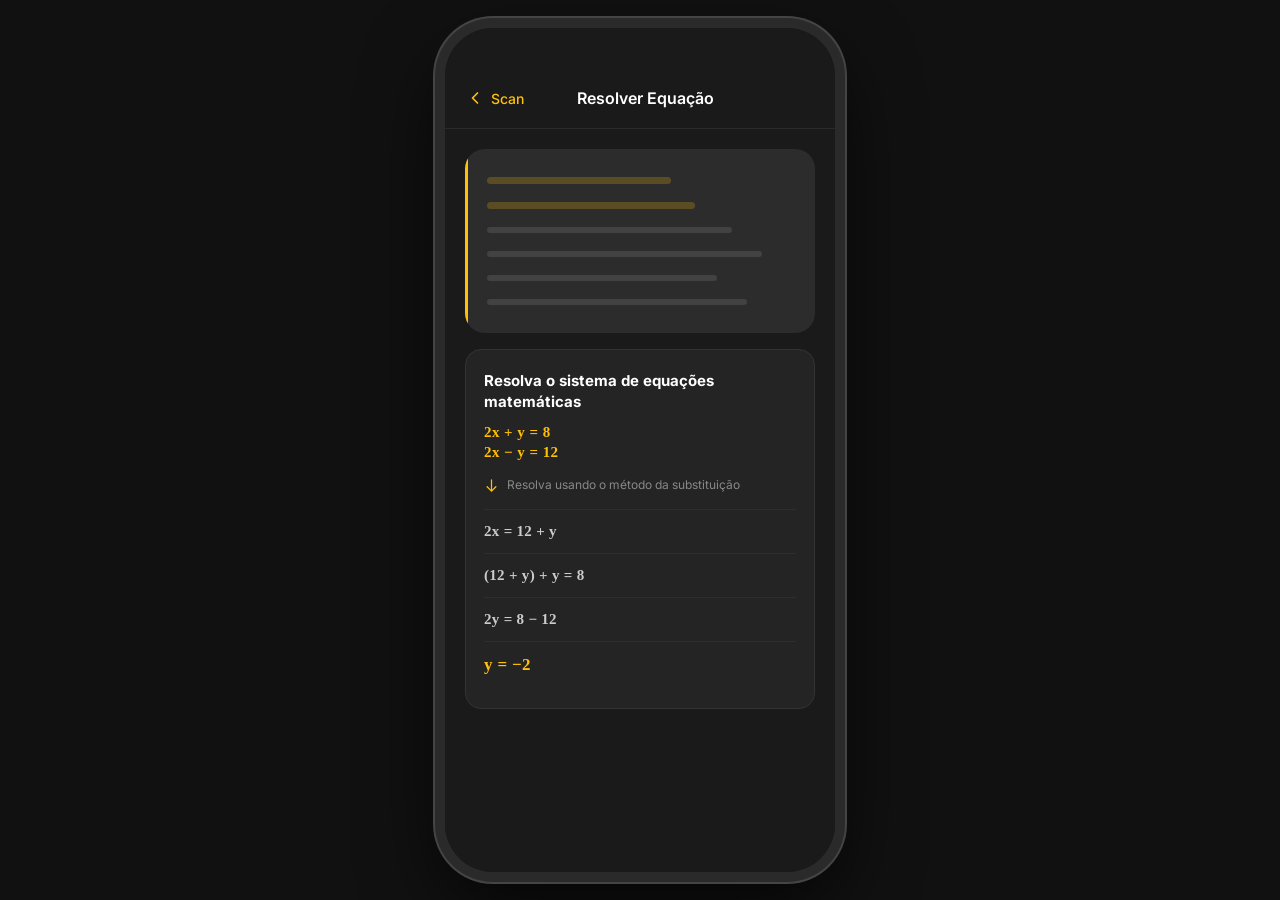
==== pages/equacao.html @ 39cf447f "refactor: organização estrutural do CSS, páginas HTML e melhorias no script" ====
<!DOCTYPE html>
<html lang="pt-BR">
<head>
  <meta charset="UTF-8" />
  <meta name="viewport" content="width=device-width, initial-scale=1.0, maximum-scale=1.0, user-scalable=no, viewport-fit=cover" />
  <title>Resolver Equação — Jovi</title>
  <link rel="stylesheet" href="../css/base.css" />
  <link rel="stylesheet" href="../css/layout.css" />
  <link rel="stylesheet" href="../css/components.css" />
  <link rel="stylesheet" href="../css/acoes_foto.css" />
  <link rel="stylesheet" href="../css/equacao.css" />
</head>
<body>
  <main class="container-celular">
    <div class="tela-celular">

      <div class="tela-acao ativa" style="position:relative; transform:none;">
        <header class="header-acao">
          <button class="btn-voltar-acao" onclick="history.back()">
            <svg viewBox="0 0 24 24" fill="none" stroke="currentColor" stroke-width="2">
              <path stroke-linecap="round" stroke-linejoin="round" d="M15 18l-6-6 6-6" />
            </svg>
            Scan
          </button>
          <span class="titulo-acao">Resolver Equação</span>
        </header>

        <div class="corpo-acao">

          <!-- Preview do documento capturado -->
          <div class="equacao-preview-quadro" id="equacao-preview">
            <div class="equacao-linha-fake equacao" style="width: 60%;"></div>
            <div class="equacao-linha-fake equacao" style="width: 68%;"></div>
            <div class="equacao-linha-fake" style="width: 80%;"></div>
            <div class="equacao-linha-fake" style="width: 90%;"></div>
            <div class="equacao-linha-fake" style="width: 75%;"></div>
            <div class="equacao-linha-fake" style="width: 85%;"></div>
          </div>

          <!-- Bloco de resolução passo a passo -->
          <div class="equacao-resolucao" id="equacao-resolucao">
            <p class="resolucao-titulo">Resolva o sistema de equações matemáticas</p>

            <div class="resolucao-sistema">
              <span class="resolucao-eq">2x + y = 8</span>
              <span class="resolucao-eq">2x − y = 12</span>
            </div>

            <div class="resolucao-dica">
              <svg viewBox="0 0 24 24" fill="none" stroke="currentColor" stroke-width="2">
                <path stroke-linecap="round" stroke-linejoin="round" d="M19 14l-7 7-7-7M12 3v18"/>
              </svg>
              Resolva usando o método da substituição
            </div>

            <div class="resolucao-passo">
              <span class="resolucao-passo-texto">2x = 12 + y</span>
            </div>

            <div class="resolucao-passo">
              <span class="resolucao-passo-texto">(12 + y) + y = 8</span>
            </div>

            <div class="resolucao-passo">
              <span class="resolucao-passo-texto">2y = 8 − 12</span>
            </div>

            <div class="resolucao-passo">
              <span class="resolucao-passo-texto destaque">y = −2</span>
            </div>
          </div>

        </div>
      </div>

    </div>
  </main>

  <script src="../js/script.js"></script>
</body>
</html>
---- css/base.css ----
@import url('https://fonts.googleapis.com/css2?family=Inter:wght@300;400;500;600;700&display=swap');

*, *::before, *::after {
  box-sizing: border-box;
  margin: 0;
  padding: 0;
}

/* Esconder barra de rolagem, mas manter o scroll */
::-webkit-scrollbar {
  display: none;
  width: 0;
  height: 0;
}
* {
  -ms-overflow-style: none; /* IE e Edge */
  scrollbar-width: none; /* Firefox */
}

:root {
  --cor-principal: #FFC107;
  --cor-clara: #FFD54F;
  --brilho-principal: rgba(255, 193, 7, 0.35);
  --fundo-visor: #332c2c;
  --grade-visor: rgba(255, 193, 7, 0.25);
  --cor-leitura: #FFC107;
  --brilho-leitura: rgba(255, 193, 7, 0.5);
  --branco: #ffffff;
  --escuro: #1a1a1a;
  --icone-cinza: #2c2c2c;
  --fundo-icone: rgba(255, 255, 255, 0.92);
  --fundo-inferior: #1e1e1e;
  --fonte: 'Inter', sans-serif;
}

html, body {
  height: 100%;
  overflow: hidden;
  -webkit-overflow-scrolling: touch;
}

body {
  font-family: var(--fonte);
  background: #000;
  display: flex;
  align-items: center;
  justify-content: center;
  width: 100%;
  height: 100%;
}

/* Container do Celular */
.container-celular {
  position: relative;
  width: 100%;
  height: 100%;
}

.tela-celular {
  width: 100%;
  height: 100%;
  border-radius: 0;
  overflow: hidden;
  display: flex;
  flex-direction: column;
  background: var(--escuro);
  position: relative;
}

/* Desktop: mostra a borda decorativa simulando um celular */
@media (min-width: 500px) {
  body {
    background: #111;
  }
  .container-celular {
    width: 390px;
    height: 844px;
    flex-shrink: 0;
  }
  .tela-celular {
    border-radius: 48px;
    box-shadow: 0 0 0 10px #2a2a2a, 0 0 0 12px #444, 0 30px 80px rgba(0, 0, 0, 0.8);
  }
}
---- css/layout.css ----
/* Barra de Status */
.barra-status {
  display: flex;
  align-items: center;
  justify-content: space-between;
  padding: 14px 28px 4px;
  background: var(--fundo-inferior);
  color: var(--branco);
  font-size: 13px;
  font-weight: 600;
  letter-spacing: 0.02em;
  flex-shrink: 0;
  position: relative;
  z-index: 500;
  padding-top: max(14px, env(safe-area-inset-top));
}

.icones-status {
  display: flex;
  gap: 6px;
  align-items: center;
}

.icone-status {
  width: 16px;
  height: 16px;
  color: var(--branco);
}

/* Barra Superior */
.barra-topo {
  display: flex;
  align-items: center;
  justify-content: space-between;
  padding: 8px 20px 10px;
  background: var(--fundo-inferior);
  flex-shrink: 0;
  position: relative;
}

/* Barra Inferior */
.barra-inferior {
  display: flex;
  align-items: center;
  justify-content: space-between;
  padding: 16px 28px 10px;
  background: var(--fundo-inferior);
  flex-shrink: 0;
}

/* Controles da Direita (Container) */
.controles-direita {
  width: 52px;
  display: flex;
  justify-content: center;
}

/* Barra de Rótulos de Modo */
.barra-modos {
  display: flex;
  align-items: center;
  justify-content: center;
  gap: 12px;
  padding: 8px 28px 20px;
  background: var(--fundo-inferior);
  flex-shrink: 0;
  padding-bottom: max(20px, env(safe-area-inset-bottom));
}
---- css/components.css ----
/* Botões Ícone */
.btn-icone {
  width: 44px;
  height: 44px;
  border-radius: 14px;
  border: none;
  background: var(--fundo-icone);
  display: flex;
  align-items: center;
  justify-content: center;
  cursor: pointer;
  transition: background-color 0.2s, transform 0.15s;
  box-shadow: 0 2px 8px rgba(0, 0, 0, 0.15);
}

.btn-icone svg {
  width: 22px;
  height: 22px;
  color: var(--icone-cinza);
}

.btn-icone:active {
  transform: scale(0.93);
  background: #e0d8f8;
}

/* Menu de Configurações */
.menu-configuracoes {
  position: absolute;
  top: calc(100% + 6px);
  right: 16px;
  background: rgba(248, 250, 252, 0.96);
  backdrop-filter: blur(16px);
  -webkit-backdrop-filter: blur(16px);
  border-radius: 16px;
  padding: 10px 14px;
  min-width: 190px;
  box-shadow: 0 8px 32px rgba(0, 0, 0, 0.22), 0 2px 8px rgba(0, 0, 0, 0.1);
  z-index: 100;
  opacity: 0;
  pointer-events: none;
  transform: translateY(-6px) scale(0.97);
  transform-origin: top right;
  transition: opacity 0.2s ease, transform 0.2s ease;
}

.menu-configuracoes.open {
  opacity: 1;
  pointer-events: auto;
  transform: translateY(0) scale(1);
}

.linha-config {
  display: flex;
  align-items: center;
  justify-content: space-between;
  gap: 10px;
  padding: 4px 0;
}

.rotulo-config {
  font-size: 9px;
  font-weight: 700;
  letter-spacing: 0.08em;
  color: #64748b;
  text-transform: uppercase;
  white-space: nowrap;
  min-width: 64px;
}

.opcoes-config {
  display: flex;
  align-items: center;
  gap: 4px;
}

.opcao-config {
  padding: 4px 10px;
  border: none;
  border-radius: 999px;
  background: transparent;
  font-family: var(--fonte);
  font-size: 13px;
  font-weight: 500;
  color: #64748b;
  cursor: pointer;
  transition: background-color 0.15s, color 0.15s;
  display: flex;
  align-items: center;
  gap: 5px;
  position: relative;
}

.opcao-config.active {
  color: #222;
  font-weight: 700;
}

.opcao-config.active::before {
  content: '';
  display: inline-block;
  width: 6px;
  height: 6px;
  border-radius: 50%;
  background: var(--cor-principal);
  flex-shrink: 0;
}

.opcao-config:active {
  background: rgba(123, 79, 224, 0.1);
}

.divisor-config {
  height: 1px;
  background: rgba(0, 0, 0, 0.08);
  margin: 4px 0;
}

/* Miniatura Preview */
.miniatura-preview {
  width: 52px;
  height: 52px;
  border-radius: 10px;
  border: 2px solid var(--cor-principal);
  overflow: hidden;
  cursor: pointer;
  display: flex;
  align-items: center;
  justify-content: center;
  transition: border-color 0.2s, transform 0.15s;
}

.miniatura-interna {
  width: 100%;
  height: 100%;
  display: flex;
  align-items: center;
  justify-content: center;
  background: var(--cor-principal);
}

.miniatura-interna svg {
  width: 26px;
  height: 26px;
  color: #fff;
}

.miniatura-contador {
  width: 100%;
  height: 100%;
  display: flex;
  align-items: center;
  justify-content: center;
  background: var(--cor-principal);
  font-size: 18px;
  font-weight: 700;
  color: #fff;
}

.miniatura-preview:active {
  transform: scale(0.93);
}

.visor-camera.modo-estudante + .barra-inferior .miniatura-preview {
  opacity: 0;
  pointer-events: none;
}

/* Botão Captura */
.btn-captura {
  width: 72px;
  height: 72px;
  border-radius: 50%;
  border: 3px solid rgba(255, 255, 255, 0.5);
  background: transparent;
  display: flex;
  align-items: center;
  justify-content: center;
  cursor: pointer;
  transition: transform 0.1s, border-color 0.2s;
  padding: 0;
}

.captura-interna {
  display: block;
  width: 58px;
  height: 58px;
  border-radius: 50%;
  background: var(--branco);
  transition: transform 0.1s, background-color 0.15s;
  box-shadow: 0 0 20px rgba(255, 255, 255, 0.3);
}

.btn-captura:active .captura-interna {
  transform: scale(0.88);
  background: #ddd;
}

.btn-captura:active {
  border-color: rgba(255, 255, 255, 0.8);
}

/* Botão Girar */
.btn-girar-camera {
  width: 44px;
  height: 44px;
  border-radius: 50%;
  background: rgba(255, 255, 255, 0.1);
  display: flex;
  align-items: center;
  justify-content: center;
  cursor: pointer;
  transition: background-color 0.2s, transform 0.35s ease;
}

.btn-girar-camera svg {
  width: 22px;
  height: 22px;
  color: rgba(255, 255, 255, 0.8);
}

.btn-girar-camera:active {
  transform: rotate(180deg);
  background: rgba(255, 255, 255, 0.2);
}

/* Pílula de Modos */
.segmento-modos {
  display: flex;
  align-items: center;
  background: rgba(255, 255, 255, 0.1);
  border-radius: 999px;
  padding: 3px;
}

.botao-modo {
  padding: 7px 22px;
  border-radius: 999px;
  border: none;
  font-family: var(--fonte);
  font-size: 13px;
  font-weight: 500;
  color: rgba(255, 255, 255, 0.5);
  background: transparent;
  cursor: pointer;
  transition: color 0.2s, background-color 0.25s, box-shadow 0.2s;
}

.botao-modo.active {
  background: var(--cor-principal);
  color: var(--branco);
  font-weight: 600;
}

/* Alerta Jovi */
.alerta-jovi {
  position: absolute;
  top: 108px;
  left: 50%;
  transform: translateX(-50%);
  z-index: 300;
  display: flex;
  align-items: center;
  justify-content: center;
  padding: 8px 16px;
  border-radius: 4px;
  background: var(--cor-principal);
  box-shadow: 0 4px 12px rgba(0, 0, 0, 0.25);
  animation: alerta-entrar 0.3s ease-out forwards;
}

@keyframes alerta-entrar {
  from { opacity: 0; transform: translate(-50%, -10px); }
  to { opacity: 1; transform: translate(-50%, 0); }
}

.alerta-jovi.saindo {
  animation: alerta-sair 0.3s ease-in forwards;
}

@keyframes alerta-sair {
  to { opacity: 0; transform: translate(-50%, -10px); }
}

.alerta-sucesso, .alerta-info {
  background: var(--cor-principal);
  border: none;
}

.alerta-icone, .alerta-fechar {
  display: none !important;
}

.alerta-texto {
  display: flex;
  flex-direction: column;
  align-items: center;
  text-align: center;
  gap: 2px;
}

.alerta-titulo {
  font-size: 12px;
  font-weight: 600;
  color: var(--branco);
  text-transform: uppercase;
  letter-spacing: 0.05em;
  white-space: nowrap;
}

.alerta-msg {
  font-size: 10px;
  color: rgba(255, 255, 255, 0.9);
  white-space: nowrap;
}
---- css/acoes_foto.css ----
/* Base compartilhada para todas as telas de ação */
.tela-acao {
  position: absolute;
  top: 0;
  left: 0;
  width: 100%;
  height: 100%;
  background: var(--escuro);
  z-index: 500;
  display: flex;
  flex-direction: column;
  transform: translateX(100%);
  transition: transform 0.35s cubic-bezier(0.2, 0.8, 0.2, 1);
  overflow: hidden;
}

.tela-acao.ativa {
  transform: translateX(0);
}

/* Header padrão de ação */
.header-acao {
  display: flex;
  align-items: center;
  gap: 12px;
  padding: 16px 20px;
  margin-top: max(40px, env(safe-area-inset-top));
  flex-shrink: 0;
  border-bottom: 1px solid #2a2a2a;
}

.btn-voltar-acao {
  background: none;
  border: none;
  color: var(--cor-principal);
  display: flex;
  align-items: center;
  gap: 6px;
  font-family: var(--fonte);
  font-size: 14px;
  font-weight: 500;
  cursor: pointer;
  padding: 4px 0;
}

.btn-voltar-acao svg {
  width: 20px;
  height: 20px;
}

.titulo-acao {
  flex: 1;
  text-align: center;
  font-size: 16px;
  font-weight: 600;
  color: var(--branco);
  margin-right: 60px;
}

/* Corpo rolável das telas */
.corpo-acao {
  flex: 1;
  overflow-y: auto;
  padding: 20px 20px max(20px, env(safe-area-inset-bottom));
  display: flex;
  flex-direction: column;
  gap: 16px;
}

/* ── Chip de status IA ── */
.chip-ia {
  display: inline-flex;
  align-items: center;
  gap: 6px;
  background: rgba(255, 193, 7, 0.12);
  border: 1px solid rgba(255, 193, 7, 0.3);
  border-radius: 999px;
  padding: 4px 12px;
  font-size: 11px;
  font-weight: 600;
  color: var(--cor-principal);
  letter-spacing: 0.04em;
  align-self: flex-start;
}

.chip-ia::before {
  content: '';
  width: 6px;
  height: 6px;
  border-radius: 50%;
  background: var(--cor-principal);
  animation: pulsar-chip 1.8s ease-in-out infinite;
}

@keyframes pulsar-chip {
  0%, 100% { opacity: 1; transform: scale(1); }
  50% { opacity: 0.4; transform: scale(0.8); }
}
---- css/equacao.css ----
/* ── Preview do documento capturado ── */
.equacao-preview-quadro {
  background: #2c2c2c;
  border-radius: 20px;
  padding: 28px 22px;
  display: flex;
  flex-direction: column;
  gap: 18px;
  flex-shrink: 0;
  position: relative;
  overflow: hidden;
}

/* Linha decorativa amarela na borda esquerda */
.equacao-preview-quadro::before {
  content: '';
  position: absolute;
  left: 0;
  top: 0;
  bottom: 0;
  width: 3px;
  background: var(--cor-principal);
  border-radius: 3px 0 0 3px;
}

/* Linhas de texto fake (esqueleto do documento) */
.equacao-linha-fake {
  height: 6px;
  background: rgba(255, 255, 255, 0.1);
  border-radius: 6px;
}

/* Linha que representa equação — levemente mais brilhante */
.equacao-linha-fake.equacao {
  background: rgba(255, 193, 7, 0.22);
  height: 7px;
}

/* ── Bloco de resolução passo a passo ── */
.equacao-resolucao {
  background: #242424;
  border-radius: 16px;
  padding: 20px 18px;
  display: flex;
  flex-direction: column;
  gap: 0;
  border: 1px solid #333;
}

.resolucao-titulo {
  font-size: 15px;
  font-weight: 700;
  color: var(--branco);
  line-height: 1.4;
  margin-bottom: 12px;
}

@keyframes fadeEntrada {
  from {
    opacity: 0;
    transform: translateY(8px);
  }
  to {
    opacity: 1;
    transform: translateY(0);
  }
}

.resolucao-sistema {
  display: flex;
  flex-direction: column;
  gap: 3px;
  margin-bottom: 14px;
  opacity: 0;
  animation: fadeEntrada 0.5s ease forwards;
  animation-delay: 0.1s;
}

.resolucao-eq {
  font-size: 15px;
  font-weight: 600;
  color: var(--cor-principal);
  font-family: 'Georgia', serif;
  letter-spacing: 0.03em;
}

.resolucao-dica {
  display: flex;
  align-items: flex-start;
  gap: 8px;
  font-size: 12px;
  color: #888;
  margin-bottom: 16px;
  padding-top: 2px;
  opacity: 0;
  animation: fadeEntrada 0.5s ease forwards;
  animation-delay: 0.3s;
}

.resolucao-dica svg {
  width: 15px;
  height: 15px;
  color: var(--cor-principal);
  flex-shrink: 0;
  margin-top: 1px;
}

/* Passos com fade-in sequencial via CSS */
.resolucao-passo {
  display: flex;
  flex-direction: column;
  gap: 2px;
  padding: 13px 0;
  border-top: 1px solid #2e2e2e;
  opacity: 0;
  animation: fadeEntrada 0.5s ease forwards;
}

/* Baseado na ordem das divs na equacao-resolucao */
.resolucao-passo:nth-of-type(3) { animation-delay: 0.6s; }
.resolucao-passo:nth-of-type(4) { animation-delay: 0.9s; }
.resolucao-passo:nth-of-type(5) { animation-delay: 1.2s; }
.resolucao-passo:nth-of-type(6) { animation-delay: 1.5s; }

.resolucao-passo-texto {
  font-size: 15px;
  font-weight: 600;
  color: #ccc;
  font-family: 'Georgia', serif;
  letter-spacing: 0.02em;
}

/* Resultado final — amarelo e maior */
.resolucao-passo-texto.destaque {
  font-size: 17px;
  color: var(--cor-principal);
  font-weight: 700;
}
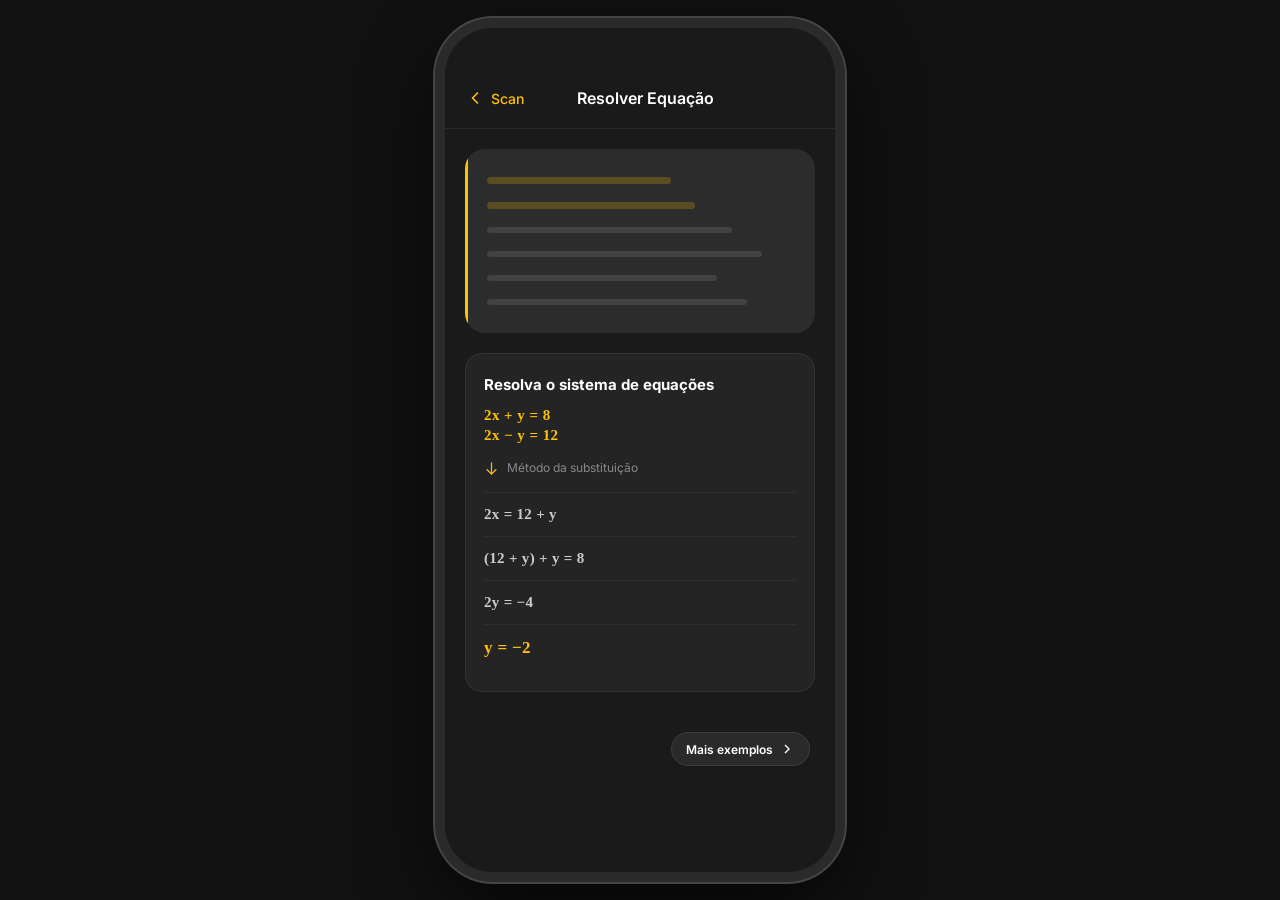
==== commit 44a784fa: "feat: Carrossel no  math e novo seletor de modos da câmera" ====
--- a/pages/equacao.html
+++ b/pages/equacao.html
@@ -26,48 +26,102 @@
         </header>
 
         <div class="corpo-acao">
+          
+          <div id="container-equacao">
+            <!-- Slide 1: Sistema -->
+            <div class="slide-equacao ativo">
+              <div class="equacao-preview-quadro">
+                <div class="equacao-linha-fake equacao" style="width: 60%;"></div>
+                <div class="equacao-linha-fake equacao" style="width: 68%;"></div>
+                <div class="equacao-linha-fake" style="width: 80%;"></div>
+                <div class="equacao-linha-fake" style="width: 90%;"></div>
+                <div class="equacao-linha-fake" style="width: 75%;"></div>
+                <div class="equacao-linha-fake" style="width: 85%;"></div>
+              </div>
 
-          <!-- Preview do documento capturado -->
-          <div class="equacao-preview-quadro" id="equacao-preview">
-            <div class="equacao-linha-fake equacao" style="width: 60%;"></div>
-            <div class="equacao-linha-fake equacao" style="width: 68%;"></div>
-            <div class="equacao-linha-fake" style="width: 80%;"></div>
-            <div class="equacao-linha-fake" style="width: 90%;"></div>
-            <div class="equacao-linha-fake" style="width: 75%;"></div>
-            <div class="equacao-linha-fake" style="width: 85%;"></div>
+              <div class="equacao-resolucao">
+                <p class="resolucao-titulo">Resolva o sistema de equações</p>
+                <div class="resolucao-sistema">
+                  <span class="resolucao-eq">2x + y = 8</span>
+                  <span class="resolucao-eq">2x − y = 12</span>
+                </div>
+                <div class="resolucao-dica">
+                  <svg viewBox="0 0 24 24" fill="none" stroke="currentColor" stroke-width="2">
+                    <path stroke-linecap="round" stroke-linejoin="round" d="M19 14l-7 7-7-7M12 3v18"/>
+                  </svg>
+                  Método da substituição
+                </div>
+                <div class="resolucao-passo"><span class="resolucao-passo-texto">2x = 12 + y</span></div>
+                <div class="resolucao-passo"><span class="resolucao-passo-texto">(12 + y) + y = 8</span></div>
+                <div class="resolucao-passo"><span class="resolucao-passo-texto">2y = −4</span></div>
+                <div class="resolucao-passo"><span class="resolucao-passo-texto destaque">y = −2</span></div>
+              </div>
+            </div>
+
+            <!-- Slide 2: Equação do 2º Grau -->
+            <div class="slide-equacao">
+              <div class="equacao-preview-quadro">
+                <div class="equacao-linha-fake equacao" style="width: 70%;"></div>
+                <div class="equacao-linha-fake" style="width: 85%;"></div>
+                <div class="equacao-linha-fake" style="width: 60%;"></div>
+              </div>
+
+              <div class="equacao-resolucao">
+                <p class="resolucao-titulo">Equação do 2º Grau</p>
+                <div class="resolucao-sistema">
+                  <span class="resolucao-eq">x² − 5x + 6 = 0</span>
+                </div>
+                <div class="resolucao-dica">
+                  <svg viewBox="0 0 24 24" fill="none" stroke="currentColor" stroke-width="2">
+                    <path stroke-linecap="round" stroke-linejoin="round" d="M19 14l-7 7-7-7M12 3v18"/>
+                  </svg>
+                  Resolva usando Bhaskara ou Soma e Produto
+                </div>
+                <div class="resolucao-passo"><span class="resolucao-passo-texto">Soma = 5, Produto = 6</span></div>
+                <div class="resolucao-passo"><span class="resolucao-passo-texto">x' = 2</span></div>
+                <div class="resolucao-passo"><span class="resolucao-passo-texto destaque">x'' = 3</span></div>
+              </div>
+            </div>
+
+            <!-- Slide 3: Equação com Parênteses -->
+            <div class="slide-equacao">
+              <div class="equacao-preview-quadro">
+                <div class="equacao-linha-fake equacao" style="width: 55%;"></div>
+                <div class="equacao-linha-fake" style="width: 90%;"></div>
+              </div>
+
+              <div class="equacao-resolucao">
+                <p class="resolucao-titulo">Equação Linear</p>
+                <div class="resolucao-sistema">
+                  <span class="resolucao-eq">3(x + 2) = 15</span>
+                </div>
+                <div class="resolucao-dica">
+                  <svg viewBox="0 0 24 24" fill="none" stroke="currentColor" stroke-width="2">
+                    <path stroke-linecap="round" stroke-linejoin="round" d="M19 14l-7 7-7-7M12 3v18"/>
+                  </svg>
+                  Distribua o 3 antes de isolar o x
+                </div>
+                <div class="resolucao-passo"><span class="resolucao-passo-texto">3x + 6 = 15</span></div>
+                <div class="resolucao-passo"><span class="resolucao-passo-texto">3x = 15 − 6</span></div>
+                <div class="resolucao-passo"><span class="resolucao-passo-texto">3x = 9</span></div>
+                <div class="resolucao-passo"><span class="resolucao-passo-texto destaque">x = 3</span></div>
+              </div>
+            </div>
           </div>
 
-          <!-- Bloco de resolução passo a passo -->
-          <div class="equacao-resolucao" id="equacao-resolucao">
-            <p class="resolucao-titulo">Resolva o sistema de equações matemáticas</p>
+          <!-- Controles do Slideshow -->
+          <div class="controles-slideshow" style="justify-content: flex-end;">
+            <button class="btn-slideshow" id="btn-math-anterior" onclick="mudarSlideMath(-1)" style="display: none;">
+              <svg viewBox="0 0 24 24" fill="none" stroke="currentColor" stroke-width="2"><polyline points="15 18 9 12 15 6"></polyline></svg>
+              Anterior
+            </button>
+            
+            <span id="contador-math" style="display: none;">1 de 3</span>
 
-            <div class="resolucao-sistema">
-              <span class="resolucao-eq">2x + y = 8</span>
-              <span class="resolucao-eq">2x − y = 12</span>
-            </div>
-
-            <div class="resolucao-dica">
-              <svg viewBox="0 0 24 24" fill="none" stroke="currentColor" stroke-width="2">
-                <path stroke-linecap="round" stroke-linejoin="round" d="M19 14l-7 7-7-7M12 3v18"/>
-              </svg>
-              Resolva usando o método da substituição
-            </div>
-
-            <div class="resolucao-passo">
-              <span class="resolucao-passo-texto">2x = 12 + y</span>
-            </div>
-
-            <div class="resolucao-passo">
-              <span class="resolucao-passo-texto">(12 + y) + y = 8</span>
-            </div>
-
-            <div class="resolucao-passo">
-              <span class="resolucao-passo-texto">2y = 8 − 12</span>
-            </div>
-
-            <div class="resolucao-passo">
-              <span class="resolucao-passo-texto destaque">y = −2</span>
-            </div>
+            <button class="btn-slideshow" id="btn-math-proximo" onclick="mudarSlideMath(1)">
+              Mais exemplos
+              <svg viewBox="0 0 24 24" fill="none" stroke="currentColor" stroke-width="2"><polyline points="9 18 15 12 9 6"></polyline></svg>
+            </button>
           </div>
 
         </div>
--- a/css/layout.css
+++ b/css/layout.css
@@ -57,12 +57,7 @@
 
 /* Barra de Rótulos de Modo */
 .barra-modos {
-  display: flex;
-  align-items: center;
-  justify-content: center;
-  gap: 12px;
-  padding: 8px 28px 20px;
   background: var(--fundo-inferior);
   flex-shrink: 0;
-  padding-bottom: max(20px, env(safe-area-inset-bottom));
+  position: relative;
 }
--- a/css/components.css
+++ b/css/components.css
@@ -224,35 +224,59 @@
   background: rgba(255, 255, 255, 0.2);
 }
 
-/* Pílula de Modos */
+/* Pílula de Modos - Estilo Câmera Profissional */
+.barra-modos {
+  display: flex;
+  justify-content: center;
+  padding-bottom: max(20px, env(safe-area-inset-bottom));
+  overflow: hidden;
+  background: var(--fundo-inferior); /* Garante a cor aqui também */
+}
+
 .segmento-modos {
   display: flex;
   align-items: center;
-  background: rgba(255, 255, 255, 0.1);
-  border-radius: 999px;
-  padding: 3px;
+  gap: 10px;
+  padding: 10px 150px;
+  overflow-x: auto;
+  scroll-snap-type: x mandatory;
+  scroll-behavior: smooth;
+  scrollbar-width: none;
+  width: 100%;
+  mask-image: linear-gradient(to right, transparent, black 15%, black 85%, transparent);
+  -webkit-mask-image: linear-gradient(to right, transparent, black 15%, black 85%, transparent);
+}
+
+.segmento-modos::-webkit-scrollbar {
+  display: none;
 }
 
 .botao-modo {
-  padding: 7px 22px;
+  padding: 6px 15px;
   border-radius: 999px;
   border: none;
   font-family: var(--fonte);
-  font-size: 13px;
-  font-weight: 500;
-  color: rgba(255, 255, 255, 0.5);
+  font-size: 12px;
+  font-weight: 600;
+  color: rgba(255, 255, 255, 0.4);
   background: transparent;
   cursor: pointer;
-  transition: color 0.2s, background-color 0.25s, box-shadow 0.2s;
+  transition: all 0.3s cubic-bezier(0.4, 0, 0.2, 1);
+  flex-shrink: 0;
+  scroll-snap-align: center;
+  text-transform: uppercase;
+  letter-spacing: 0.1em;
+  min-width: 90px;
+  text-align: center;
 }
 
 .botao-modo.active {
-  background: var(--cor-principal);
-  color: var(--branco);
-  font-weight: 600;
-}
-
-/* Alerta Jovi */
+  color: var(--cor-principal);
+  font-weight: 800;
+  transform: scale(1.1);
+}
+
+/* Alerta*/
 .alerta-jovi {
   position: absolute;
   top: 108px;
--- a/css/equacao.css
+++ b/css/equacao.css
@@ -117,11 +117,68 @@
   animation: fadeEntrada 0.5s ease forwards;
 }
 
+/* ── Slideshow de Equações ── */
+.slide-equacao {
+  display: none;
+  flex-direction: column;
+  gap: 20px;
+  animation: fadeSlide 0.3s ease forwards;
+}
+
+.slide-equacao.ativo {
+  display: flex;
+}
+
+@keyframes fadeSlide {
+  from { opacity: 0; transform: translateX(10px); }
+  to { opacity: 1; transform: translateX(0); }
+}
+
+.controles-slideshow {
+  display: flex;
+  align-items: center;
+  justify-content: space-between;
+  margin-top: 24px;
+  padding: 0 5px;
+}
+
+.btn-slideshow {
+  background: #2a2a2a;
+  border: 1px solid #3d3d3d;
+  border-radius: 99px;
+  padding: 8px 14px;
+  color: var(--branco);
+  font-family: var(--fonte);
+  font-size: 12px;
+  font-weight: 600;
+  display: flex;
+  align-items: center;
+  gap: 6px;
+  cursor: pointer;
+  transition: all 0.2s;
+}
+
+.btn-slideshow:active {
+  background: var(--cor-principal);
+  color: #000;
+}
+
+.btn-slideshow svg {
+  width: 16px;
+  height: 16px;
+}
+
+#contador-math {
+  font-size: 13px;
+  font-weight: 600;
+  color: #888;
+}
+
 /* Baseado na ordem das divs na equacao-resolucao */
-.resolucao-passo:nth-of-type(3) { animation-delay: 0.6s; }
-.resolucao-passo:nth-of-type(4) { animation-delay: 0.9s; }
-.resolucao-passo:nth-of-type(5) { animation-delay: 1.2s; }
-.resolucao-passo:nth-of-type(6) { animation-delay: 1.5s; }
+.slide-equacao.ativo .resolucao-passo:nth-of-type(3) { animation-delay: 0.6s; }
+.slide-equacao.ativo .resolucao-passo:nth-of-type(4) { animation-delay: 0.9s; }
+.slide-equacao.ativo .resolucao-passo:nth-of-type(5) { animation-delay: 1.2s; }
+.slide-equacao.ativo .resolucao-passo:nth-of-type(6) { animation-delay: 1.5s; }
 
 .resolucao-passo-texto {
   font-size: 15px;
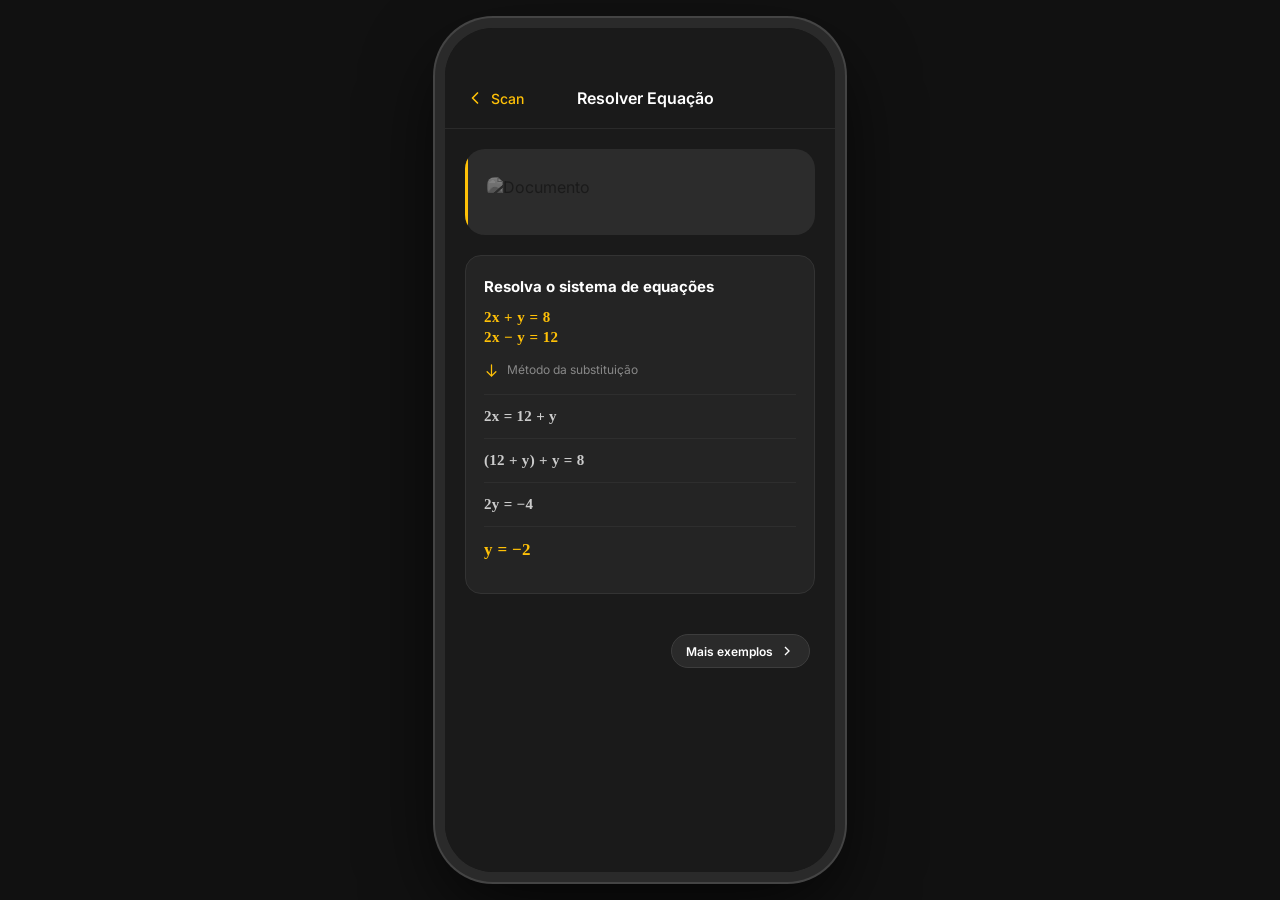
==== commit 5ba2c66d: "Feat(js) novas funcionalidades de criar matérias" ====
--- a/pages/equacao.html
+++ b/pages/equacao.html
@@ -13,7 +13,6 @@
 <body>
   <main class="container-celular">
     <div class="tela-celular">
-
       <div class="tela-acao ativa" style="position:relative; transform:none;">
         <header class="header-acao">
           <button class="btn-voltar-acao" onclick="history.back()">
@@ -31,12 +30,7 @@
             <!-- Slide 1: Sistema -->
             <div class="slide-equacao ativo">
               <div class="equacao-preview-quadro">
-                <div class="equacao-linha-fake equacao" style="width: 60%;"></div>
-                <div class="equacao-linha-fake equacao" style="width: 68%;"></div>
-                <div class="equacao-linha-fake" style="width: 80%;"></div>
-                <div class="equacao-linha-fake" style="width: 90%;"></div>
-                <div class="equacao-linha-fake" style="width: 75%;"></div>
-                <div class="equacao-linha-fake" style="width: 85%;"></div>
+                <img src="https://images.unsplash.com/photo-1635070041078-e363dbe005cb?auto=format&fit=crop&q=80&w=200" class="img-preview-math" alt="Documento" style="opacity: 0.4; filter: grayscale(1); margin-bottom: 10px; border-radius: 8px;">
               </div>
 
               <div class="equacao-resolucao">
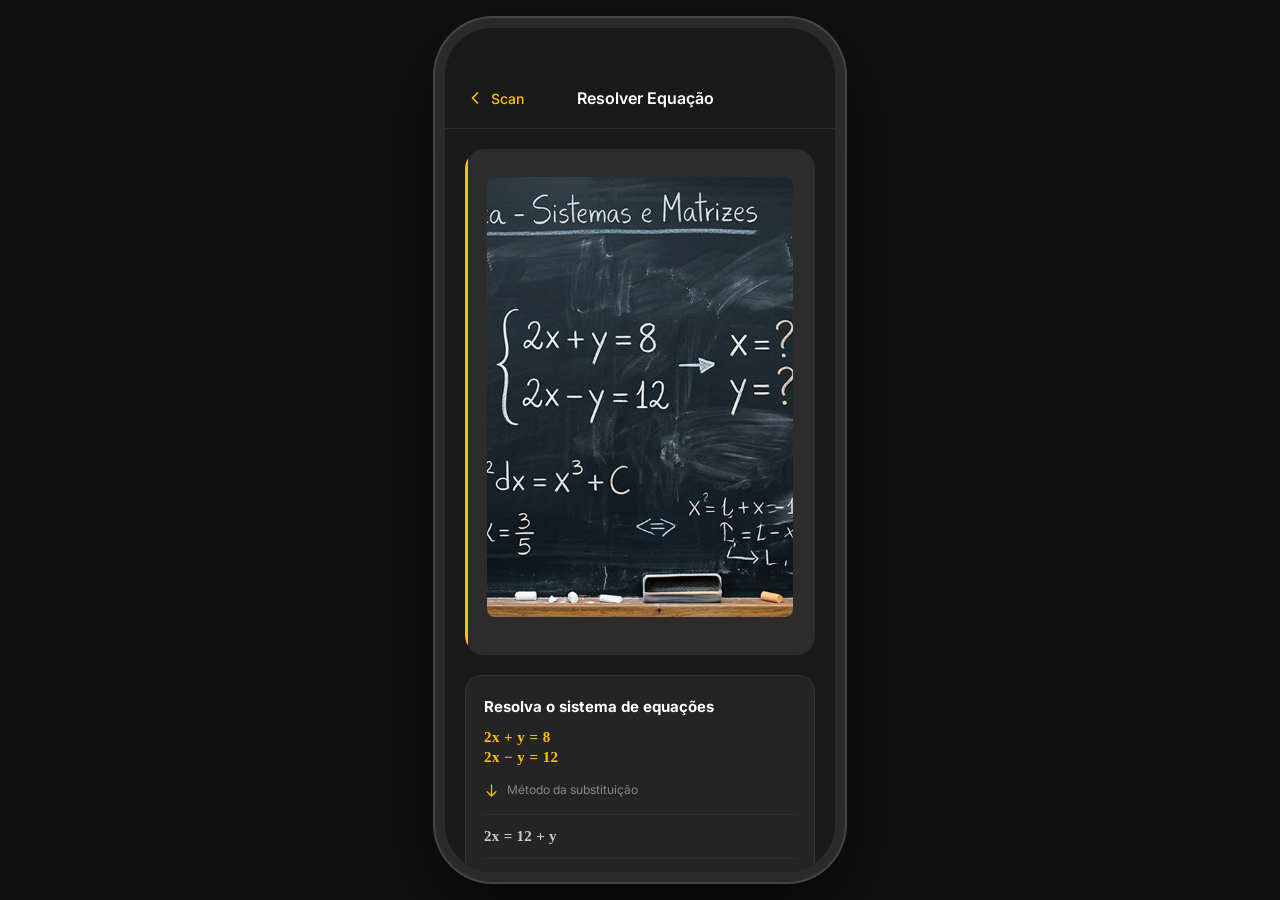
==== commit bb752df5: "feat: implementação de login, galeria slideshow e refatoração semântica" ====
--- a/pages/equacao.html
+++ b/pages/equacao.html
@@ -21,16 +21,16 @@
             </svg>
             Scan
           </button>
-          <span class="titulo-acao">Resolver Equação</span>
+          <h1 class="titulo-acao">Resolver Equação</h1>
         </header>
 
-        <div class="corpo-acao">
+        <section class="corpo-acao">
           
           <div id="container-equacao">
             <!-- Slide 1: Sistema -->
             <div class="slide-equacao ativo">
               <div class="equacao-preview-quadro">
-                <img src="https://images.unsplash.com/photo-1635070041078-e363dbe005cb?auto=format&fit=crop&q=80&w=200" class="img-preview-math" alt="Documento" style="opacity: 0.4; filter: grayscale(1); margin-bottom: 10px; border-radius: 8px;">
+                <img src="../img/math.png" class="img-preview-math" alt="Documento" style="margin-bottom: 10px; border-radius: 8px; width: 100%; height: auto;">
               </div>
 
               <div class="equacao-resolucao">
@@ -118,8 +118,8 @@
             </button>
           </div>
 
-        </div>
-      </div>
+        </section>
+      </section>
 
     </div>
   </main>
--- a/css/base.css
+++ b/css/base.css
@@ -6,22 +6,28 @@
   padding: 0;
 }
 
-/* Esconder barra de rolagem, mas manter o scroll */
 ::-webkit-scrollbar {
   display: none;
   width: 0;
   height: 0;
 }
 * {
-  -ms-overflow-style: none; /* IE e Edge */
-  scrollbar-width: none; /* Firefox */
+  -ms-overflow-style: none;
+  scrollbar-width: none; 
 }
 
+h1, h2, h3 {
+  font-size: inherit;
+  font-weight: inherit;
+  margin: 0;
+}
+
+/* Variáveis do projeto */
 :root {
   --cor-principal: #FFC107;
   --cor-clara: #FFD54F;
   --brilho-principal: rgba(255, 193, 7, 0.35);
-  --fundo-visor: #332c2c;
+  --fundo-visor: url('../img/math.png');
   --grade-visor: rgba(255, 193, 7, 0.25);
   --cor-leitura: #FFC107;
   --brilho-leitura: rgba(255, 193, 7, 0.5);
--- a/css/components.css
+++ b/css/components.css
@@ -337,3 +337,233 @@
   color: rgba(255, 255, 255, 0.9);
   white-space: nowrap;
 }
+
+/* Tela de Login Galeria */
+.tela-login {
+  position: absolute;
+  inset: 0;
+  background: rgba(0, 0, 0, 0.4);
+  backdrop-filter: blur(20px);
+  -webkit-backdrop-filter: blur(20px);
+  z-index: 1000;
+  display: flex;
+  align-items: center;
+  justify-content: center;
+  opacity: 0;
+  pointer-events: none;
+  transition: opacity 0.3s ease;
+}
+
+.tela-login.ativa {
+  opacity: 1;
+  pointer-events: auto;
+}
+
+.login-container {
+  width: 85%;
+  max-width: 320px;
+  background: #fff;
+  border-radius: 24px;
+  padding: 30px 24px;
+  box-shadow: 0 20px 50px rgba(0,0,0,0.3);
+  transform: translateY(20px);
+  transition: transform 0.3s ease;
+}
+
+.tela-login.ativa .login-container {
+  transform: translateY(0);
+}
+
+.login-header {
+  text-align: center;
+  margin-bottom: 24px;
+}
+
+.login-header h2 {
+  font-size: 20px;
+  color: var(--escuro);
+  margin-bottom: 4px;
+}
+
+.login-header p {
+  font-size: 13px;
+  color: #666;
+}
+
+.login-form {
+  display: flex;
+  flex-direction: column;
+  gap: 16px;
+}
+
+.campo-login {
+  display: flex;
+  flex-direction: column;
+  gap: 6px;
+}
+
+.campo-login label {
+  font-size: 12px;
+  font-weight: 600;
+  color: #444;
+}
+
+.campo-login input {
+  padding: 12px 16px;
+  border: 1px solid #ddd;
+  border-radius: 12px;
+  font-family: var(--fonte);
+  font-size: 14px;
+  outline: none;
+  transition: border-color 0.2s;
+}
+
+.campo-login input:focus {
+  border-color: var(--cor-principal);
+}
+
+.btn-entrar {
+  background: var(--cor-principal);
+  color: #fff;
+  border: none;
+  border-radius: 12px;
+  padding: 14px;
+  font-size: 15px;
+  font-weight: 700;
+  cursor: pointer;
+  transition: background-color 0.2s;
+  margin-top: 8px;
+}
+
+.btn-entrar:active {
+  transform: scale(0.98);
+}
+
+.btn-cancelar-login {
+  background: transparent;
+  color: #888;
+  border: none;
+  font-size: 13px;
+  font-weight: 500;
+  cursor: pointer;
+  padding: 8px;
+}
+
+/* Galeria */
+.tela-galeria {
+  position: absolute;
+  inset: 0;
+  background: #000;
+  z-index: 2000;
+  display: flex;
+  flex-direction: column;
+  opacity: 0;
+  pointer-events: none;
+  transition: opacity 0.4s ease;
+}
+
+.tela-galeria.ativa {
+  opacity: 1;
+  pointer-events: auto;
+}
+
+.header-galeria {
+  display: flex;
+  align-items: center;
+  padding: 16px 24px;
+  margin-top: max(30px, env(safe-area-inset-top));
+  gap: 20px;
+}
+
+.btn-fechar-galeria {
+  background: rgba(255, 255, 255, 0.1);
+  border: none;
+  color: #fff;
+  width: 36px;
+  height: 36px;
+  border-radius: 50%;
+  display: flex;
+  align-items: center;
+  justify-content: center;
+  cursor: pointer;
+}
+
+.btn-fechar-galeria svg {
+  width: 20px;
+  height: 20px;
+}
+
+.titulo-galeria {
+  color: #fff;
+  font-size: 16px;
+  font-weight: 600;
+}
+
+.galeria-slider {
+  flex: 1;
+  position: relative;
+  overflow: hidden;
+  display: flex;
+  align-items: center;
+}
+
+.galeria-wrapper {
+  display: flex;
+  width: 100%;
+  height: 80%;
+  transition: transform 0.4s cubic-bezier(0.25, 0.46, 0.45, 0.94);
+}
+
+.galeria-slide {
+  min-width: 100%;
+  height: 100%;
+  display: flex;
+  align-items: center;
+  justify-content: center;
+  padding: 0 20px;
+}
+
+.galeria-slide img {
+  max-width: 100%;
+  max-height: 100%;
+  border-radius: 12px;
+  object-fit: contain;
+  box-shadow: 0 10px 40px rgba(0,0,0,0.5);
+}
+
+.galeria-nav {
+  position: absolute;
+  top: 50%;
+  transform: translateY(-50%);
+  background: rgba(255, 255, 255, 0.15);
+  border: none;
+  color: #fff;
+  padding: 15px 10px;
+  cursor: pointer;
+  z-index: 10;
+  font-size: 20px;
+  border-radius: 4px;
+}
+
+.galeria-nav.prev { left: 10px; }
+.galeria-nav.next { right: 10px; }
+
+.galeria-indicadores {
+  display: flex;
+  justify-content: center;
+  gap: 8px;
+  padding: 24px;
+}
+
+.ponto-indicador {
+  width: 8px;
+  height: 8px;
+  border-radius: 50%;
+  background: rgba(255, 255, 255, 0.2);
+  transition: all 0.3s ease;
+}
+
+.ponto-indicador.ativo {
+  background: var(--cor-principal);
+  transform: scale(1.3);
+}
